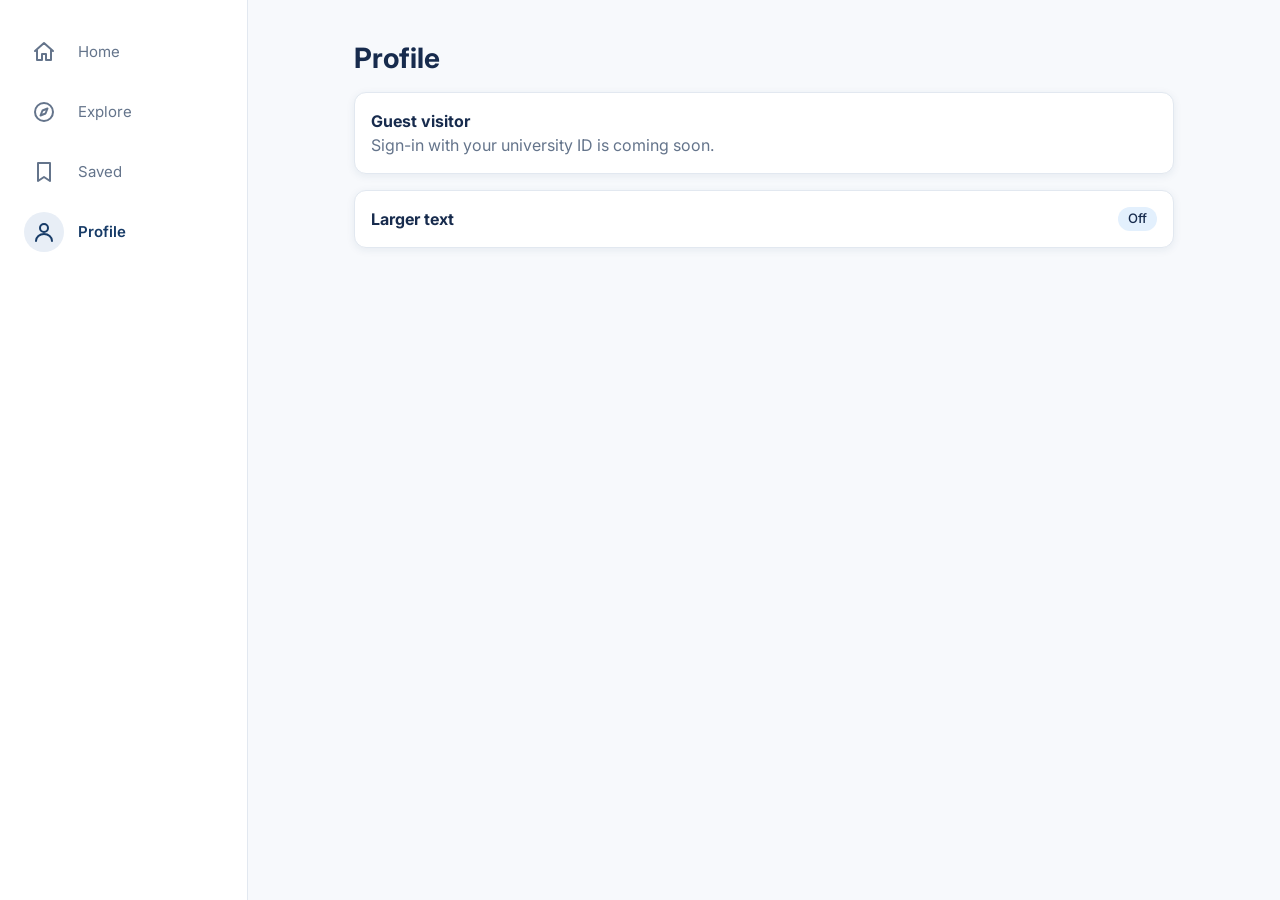
==== pages/profile.html @ 34b77d43 "publish" ====
<!DOCTYPE html>
<html lang="en"><head><meta charset="utf-8">
<meta name="viewport" content="width=device-width, initial-scale=1, viewport-fit=cover">
<title>Profile – UniszaFind</title>
<link rel="preconnect" href="https://fonts.googleapis.com"><link href="https://fonts.googleapis.com/css2?family=Inter:wght@400;500;600;700&display=swap" rel="stylesheet">
<meta name="description" content="Find classrooms, buildings and step-by-step directions across campus with UniszaFind.">
<meta name="theme-color" content="#173B67">
<link rel="icon" href="../assets/img/favicon.svg" type="image/svg+xml">
<link rel="stylesheet" href="../assets/css/styles.css">
</head><body data-page="profile">
<main class="app" id="app">
  <h1>Profile</h1>
  <div class="card" style="padding:16px;margin:16px 0"><b>Guest visitor</b><p class="mu" style="margin:0">Sign-in with your university ID is coming soon.</p></div>
  <button class="card res" data-a="big" id="bigBtn" aria-pressed="false"><b style="flex:1">Larger text</b><span class="pill" id="bigState">Off</span></button>
</main>
<nav id="nav" aria-label="Main"><div></div></nav><div id="toast" role="status" aria-live="polite"></div>
<script src="../assets/js/app.js"></script>
</body></html>
---- assets/css/styles.css ----
:root{--bg:#F7F9FC;--sf:#fff;--tx:#172B4D;--mu:#64748B;--pr:#173B67;--onp:#fff;--sc:#4A90E2;--bd:#E2E8F0;--in:#7C8AA0;--sel:#E8EEF6;--info:#E3F0FD;--ok:#1B7F55;--okb:#E4F5EE;--er:#C9372C;--erb:#FCE9E7;--lk:#2A6CB8;--sh:0 2px 8px rgba(23,59,103,.08);font-size:100%;box-sizing:border-box;padding-top:env(safe-area-inset-top,0px);padding-bottom:env(safe-area-inset-bottom,0px)}
:root.big{font-size:112.5%}
@media(prefers-color-scheme:dark){:root:not([data-theme="light"]){--bg:#0F1B2D;--sf:#17263B;--tx:#E8EEF6;--mu:#9FB0C6;--pr:#8DBBF2;--onp:#0F1B2D;--bd:#2A3C55;--sel:#22364F;--info:#1D3550;--ok:#6FD3A6;--okb:#173A2E;--er:#FF8A80;--erb:#3D1F22;--lk:#8DBBF2;--sh:0 2px 8px rgba(0,0,0,.4)}}
:root[data-theme="dark"]{--bg:#0F1B2D;--sf:#17263B;--tx:#E8EEF6;--mu:#9FB0C6;--pr:#8DBBF2;--onp:#0F1B2D;--bd:#2A3C55;--sel:#22364F;--info:#1D3550;--ok:#6FD3A6;--okb:#173A2E;--er:#FF8A80;--erb:#3D1F22;--lk:#8DBBF2;--sh:0 2px 8px rgba(0,0,0,.4)}
html{scroll-padding-top:env(safe-area-inset-top,0px)}
*{box-sizing:border-box}
body{margin:0;background:var(--bg);color:var(--tx);font:400 1rem/1.5 Inter,system-ui,sans-serif}
a{color:inherit;text-decoration:none}
button{font:inherit;color:inherit;cursor:pointer;border:0;background:none;text-align:left}
:focus-visible{outline:3px solid var(--sc);outline-offset:2px}
.app{max-width:430px;margin:auto;padding:16px 16px 104px;min-height:100vh}
.i{width:24px;height:24px;fill:none;stroke:currentColor;stroke-width:2;stroke-linecap:round;stroke-linejoin:round;flex:none}
h1{font:700 1.75rem/2.25rem Inter;margin:0}
h2{font:600 1.125rem/1.5rem Inter;margin:0 0 12px}
h3{font:600 1.375rem/1.75rem Inter;margin:0}
.mu{color:var(--mu)}
.cap{font-size:.8125rem;line-height:1.125rem}
.row{display:flex;align-items:center;gap:12px}
.sp{justify-content:space-between}
.sec{margin-top:24px}
.logo{width:40px;height:40px;border-radius:12px;background:var(--pr);color:var(--onp);display:grid;place-items:center}
.card{background:var(--sf);border:1px solid var(--bd);border-radius:12px;box-shadow:var(--sh)}
.search{width:100%;min-height:56px;padding:0 16px;border:1.5px solid var(--in);border-radius:16px;background:var(--sf);box-shadow:var(--sh);display:flex;align-items:center;gap:12px;color:var(--mu)}
input.search{color:var(--tx);font:inherit}
input::placeholder{color:var(--mu)}
.grid{display:grid;grid-template-columns:1fr 1fr;gap:12px}
.tile{min-height:56px;padding:8px 12px;display:flex;align-items:center;gap:10px;font-weight:500;font-size:.875rem;line-height:1.25rem}
.tile:active,.item:active,.chip:active{background:var(--sel);border-color:var(--sc)}
.ib{width:36px;height:36px;border-radius:8px;background:var(--info);display:grid;place-items:center;flex:none}
.item{width:100%;min-height:48px;padding:8px;display:flex;align-items:center;gap:12px;border-radius:8px}
.chips{display:flex;gap:8px;overflow-x:auto;padding:2px 2px 8px;margin:0 -2px}
.chip{min-height:40px;padding:0 16px;border-radius:99px;border:1px solid var(--bd);background:var(--sf);font-size:.875rem;font-weight:500;white-space:nowrap}
.chip[aria-pressed=true]{background:var(--pr);color:var(--onp);border-color:var(--pr)}
.btn{min-height:48px;padding:0 24px;border-radius:12px;font-weight:500;display:flex;align-items:center;justify-content:center;gap:8px;width:100%;text-align:center}
.p{background:var(--pr);color:var(--onp)}
.s{border:1.5px solid var(--pr);color:var(--pr)}
.pill{display:inline-block;padding:2px 10px;border-radius:99px;background:var(--info);font-size:.8125rem;font-weight:500}
.res{padding:16px;width:100%;display:flex;align-items:center;gap:12px;margin-bottom:12px}
.back{min-height:48px;display:flex;align-items:center;gap:4px;font-weight:500;color:var(--lk);margin-left:-8px;padding:0 8px}
.empty{text-align:center;padding:32px 16px}
.empty .ib{width:56px;height:56px;margin:0 auto 12px;border-radius:99px}
.err{background:var(--erb);color:var(--er);border-radius:12px;padding:12px 16px;margin-top:12px;font-size:.875rem}
nav{position:fixed;left:0;right:0;bottom:0;background:var(--sf);border-top:1px solid var(--bd);padding:8px 8px calc(8px + env(safe-area-inset-bottom,0px))}
nav div{max-width:430px;margin:auto;display:flex}
nav a{flex:1;min-height:56px;display:flex;flex-direction:column;align-items:center;gap:2px;font-size:.8125rem;color:var(--mu);text-align:center}
nav a .pl{width:64px;height:32px;border-radius:99px;display:grid;place-items:center}
nav a[aria-current=page]{color:var(--pr);font-weight:600}
nav a[aria-current=page] .pl{background:var(--sel)}
svg.map{width:100%;border-radius:12px;background:var(--info);display:block}
.map text{font:500 .625rem Inter;fill:var(--tx)}
.step{display:flex;gap:12px;padding:12px;border-radius:12px;opacity:.6}
.step.on{opacity:1;background:var(--sel);font-weight:500}
.step.done{opacity:1}
.n{width:28px;height:28px;border-radius:99px;background:var(--pr);color:var(--onp);display:grid;place-items:center;font-size:.8125rem;font-weight:600;flex:none}
#toast{position:fixed;left:50%;bottom:104px;transform:translateX(-50%);background:var(--pr);color:var(--onp);padding:12px 20px;border-radius:12px;opacity:0;pointer-events:none;transition:opacity .2s;z-index:9}
#toast.on{opacity:1}
.arr{background:var(--okb);color:var(--ok);padding:12px 16px;border-radius:12px;font-weight:600;margin-top:12px}

/* Tablet: wider centred content, two-column lists */
@media(min-width:768px){
  .app{max-width:760px;padding:24px 24px 120px}
  nav div{max-width:760px}
  #results,#saved{display:grid;grid-template-columns:repeat(2,minmax(0,1fr));gap:12px}
  #results>.card,#saved>.card{margin-bottom:0}
  #results>.empty,#saved>.empty{grid-column:1/-1}
  svg.map{max-width:560px;margin-left:auto;margin-right:auto}
}

/* Desktop: persistent side navigation, centred reading column */
@media(min-width:1024px){
  body{padding-left:248px}
  .app{max-width:900px;margin:0 auto;padding:40px 40px 64px}
  nav{top:0;right:auto;bottom:0;width:248px;padding:24px 12px;border-top:0;border-right:1px solid var(--bd);z-index:10}
  nav div{max-width:none;flex-direction:column;gap:4px}
  nav a{flex:none;min-height:56px;flex-direction:row;justify-content:flex-start;gap:14px;padding:0 12px;border-radius:12px;font-size:.9375rem}
  nav a .pl{width:40px;height:40px}
  nav a:hover{background:var(--sel)}
  #quick{grid-template-columns:repeat(4,1fr)}
  svg.map{max-width:600px}
  #toast{left:calc(50% + 124px);bottom:32px}
}

/* Very large screens: keep the content column comfortable */
@media(min-width:1440px){
  .app{max-width:1040px}
}
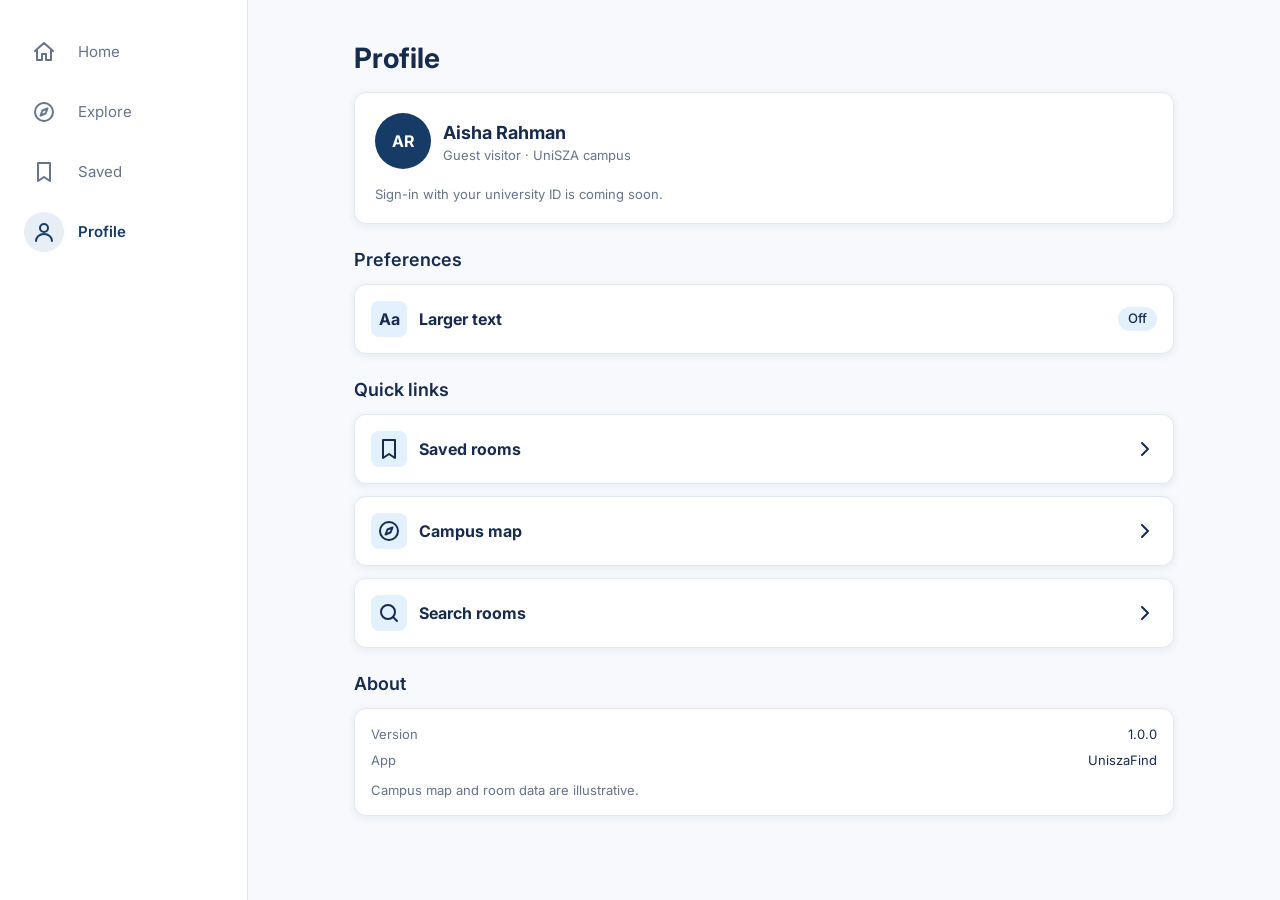
==== commit 75f94965: "Redesign profile page with avatar, preferences and quick links" ====
--- a/pages/profile.html
+++ b/pages/profile.html
@@ -10,8 +10,42 @@
 </head><body data-page="profile">
 <main class="app" id="app">
   <h1>Profile</h1>
-  <div class="card" style="padding:16px;margin:16px 0"><b>Guest visitor</b><p class="mu" style="margin:0">Sign-in with your university ID is coming soon.</p></div>
-  <button class="card res" data-a="big" id="bigBtn" aria-pressed="false"><b style="flex:1">Larger text</b><span class="pill" id="bigState">Off</span></button>
+
+  <div class="card" style="padding:20px;margin:16px 0">
+    <div class="row">
+      <div class="avatar">AR</div>
+      <div style="flex:1">
+        <b style="font-size:1.125rem">Aisha Rahman</b>
+        <div class="cap mu">Guest visitor · UniSZA campus</div>
+      </div>
+    </div>
+    <p class="cap mu" style="margin:16px 0 0">Sign-in with your university ID is coming soon.</p>
+  </div>
+
+  <div class="sec">
+    <h2>Preferences</h2>
+    <button class="card res" data-a="big" id="bigBtn" aria-pressed="false">
+      <span class="ib" style="font-weight:700">Aa</span>
+      <b style="flex:1">Larger text</b>
+      <span class="pill" id="bigState">Off</span>
+    </button>
+  </div>
+
+  <div class="sec">
+    <h2>Quick links</h2>
+    <a class="card res" href="saved.html"><div class="ib"><svg class="i" aria-hidden="true"><use href="#i-b"/></svg></div><b style="flex:1">Saved rooms</b><svg class="i" aria-hidden="true"><use href="#i-r"/></svg></a>
+    <a class="card res" href="map.html"><div class="ib"><svg class="i" aria-hidden="true"><use href="#i-c"/></svg></div><b style="flex:1">Campus map</b><svg class="i" aria-hidden="true"><use href="#i-r"/></svg></a>
+    <a class="card res" href="search.html"><div class="ib"><svg class="i" aria-hidden="true"><use href="#i-s"/></svg></div><b style="flex:1">Search rooms</b><svg class="i" aria-hidden="true"><use href="#i-r"/></svg></a>
+  </div>
+
+  <div class="sec">
+    <h2>About</h2>
+    <div class="card" style="padding:16px">
+      <div class="row sp"><span class="cap mu">Version</span><span class="cap">1.0.0</span></div>
+      <div class="row sp" style="margin-top:8px"><span class="cap mu">App</span><span class="cap">UniszaFind</span></div>
+      <p class="cap mu" style="margin:12px 0 0">Campus map and room data are illustrative.</p>
+    </div>
+  </div>
 </main>
 <nav id="nav" aria-label="Main"><div></div></nav><div id="toast" role="status" aria-live="polite"></div>
 <script src="../assets/js/app.js"></script>
--- a/assets/css/styles.css
+++ b/assets/css/styles.css
@@ -19,6 +19,8 @@
 .sp{justify-content:space-between}
 .sec{margin-top:24px}
 .logo{width:40px;height:40px;border-radius:12px;background:var(--pr);color:var(--onp);display:grid;place-items:center}
+.avatar{width:56px;height:56px;border-radius:99px;background:var(--pr);color:var(--onp);display:grid;place-items:center;font-weight:700;flex:none}
+.avatar.sm{width:44px;height:44px;font-size:.875rem}
 .card{background:var(--sf);border:1px solid var(--bd);border-radius:12px;box-shadow:var(--sh)}
 .search{width:100%;min-height:56px;padding:0 16px;border:1.5px solid var(--in);border-radius:16px;background:var(--sf);box-shadow:var(--sh);display:flex;align-items:center;gap:12px;color:var(--mu)}
 input.search{color:var(--tx);font:inherit}
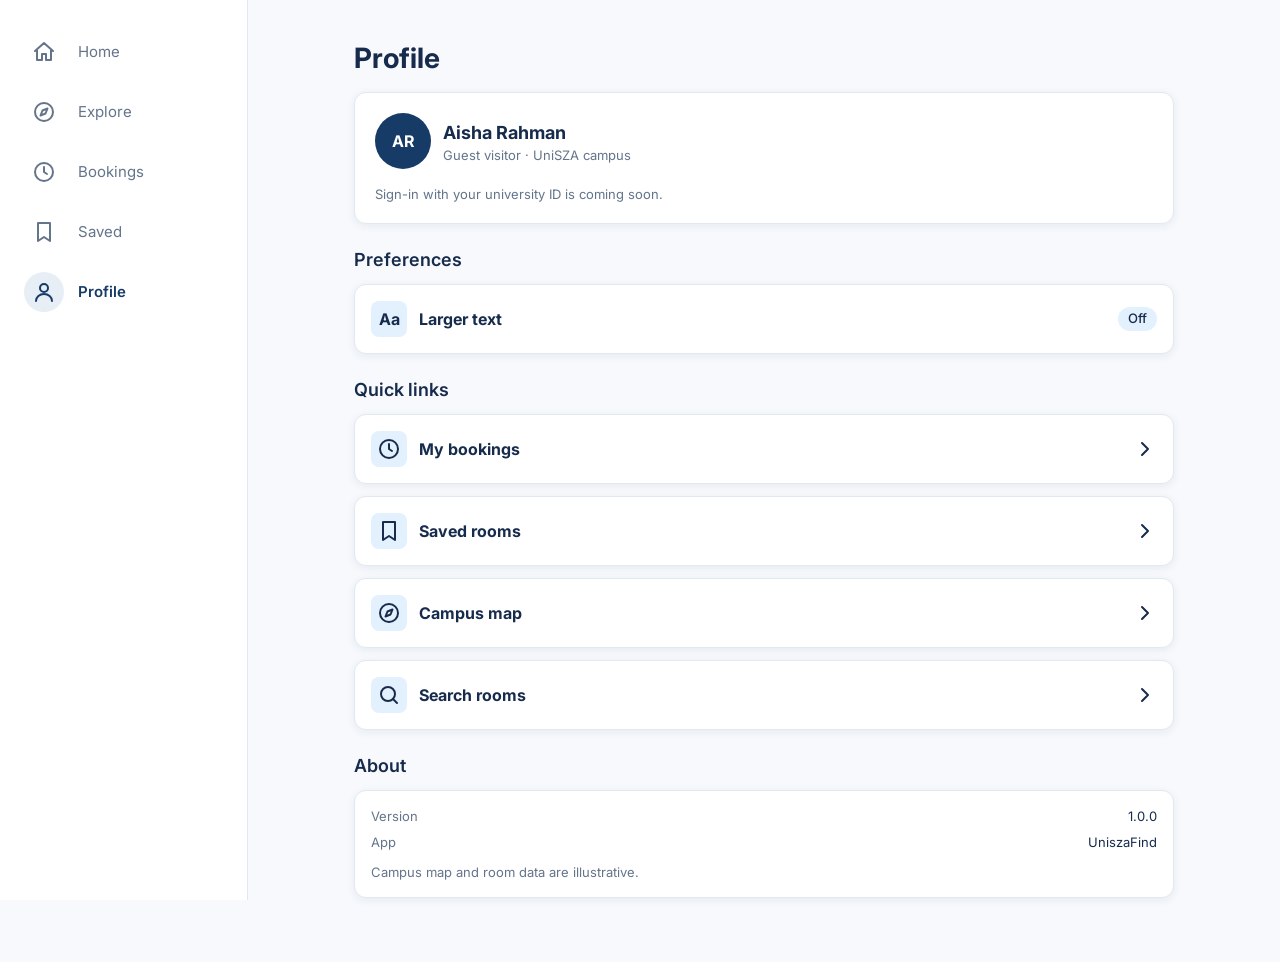
==== commit 9a73e9d4: "Add local classroom booking workflow with validation and management" ====
--- a/pages/profile.html
+++ b/pages/profile.html
@@ -33,6 +33,7 @@
 
   <div class="sec">
     <h2>Quick links</h2>
+    <a class="card res" href="bookings.html"><div class="ib"><svg class="i" aria-hidden="true"><use href="#i-k"/></svg></div><b style="flex:1">My bookings</b><svg class="i" aria-hidden="true"><use href="#i-r"/></svg></a>
     <a class="card res" href="saved.html"><div class="ib"><svg class="i" aria-hidden="true"><use href="#i-b"/></svg></div><b style="flex:1">Saved rooms</b><svg class="i" aria-hidden="true"><use href="#i-r"/></svg></a>
     <a class="card res" href="map.html"><div class="ib"><svg class="i" aria-hidden="true"><use href="#i-c"/></svg></div><b style="flex:1">Campus map</b><svg class="i" aria-hidden="true"><use href="#i-r"/></svg></a>
     <a class="card res" href="search.html"><div class="ib"><svg class="i" aria-hidden="true"><use href="#i-s"/></svg></div><b style="flex:1">Search rooms</b><svg class="i" aria-hidden="true"><use href="#i-r"/></svg></a>
--- a/assets/css/styles.css
+++ b/assets/css/styles.css
@@ -86,3 +86,16 @@
 @media(min-width:1440px){
   .app{max-width:1040px}
 }
+
+/* Classroom booking */
+.room-shot{width:100%;aspect-ratio:16/9;object-fit:cover;border-radius:12px;background:var(--info);display:block}
+.status-free{background:var(--okb);color:var(--ok)}
+.status-busy{background:var(--erb);color:var(--er)}
+.field{display:grid;gap:6px;margin-bottom:14px}
+.field label{font-weight:600;font-size:.875rem}
+.field input,.field textarea{width:100%;min-height:48px;padding:12px;border:1.5px solid var(--in);border-radius:12px;background:var(--sf);color:var(--tx);font:inherit}
+.field textarea{min-height:88px;resize:vertical}
+.hint{font-size:.8125rem;color:var(--mu)}
+.form-error{display:none;background:var(--erb);color:var(--er);border-radius:12px;padding:12px 16px;margin-top:12px;font-size:.875rem}
+.form-error.on{display:block}
+button:disabled{cursor:not-allowed}
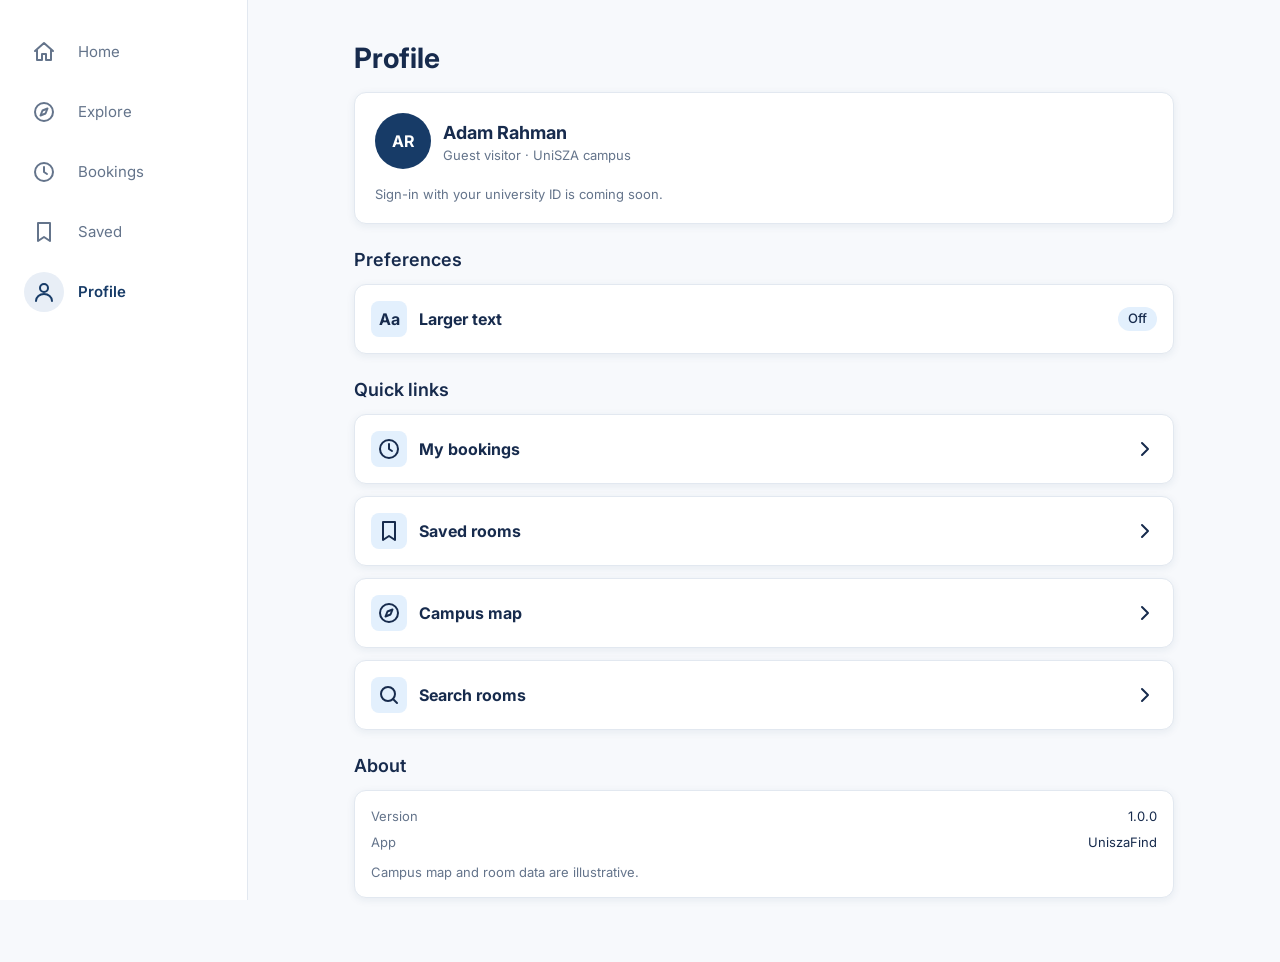
==== commit 5af21120: "Rename profile from Aisha to Adam" ====
--- a/pages/profile.html
+++ b/pages/profile.html
@@ -15,7 +15,7 @@
     <div class="row">
       <div class="avatar">AR</div>
       <div style="flex:1">
-        <b style="font-size:1.125rem">Aisha Rahman</b>
+        <b style="font-size:1.125rem">Adam Rahman</b>
         <div class="cap mu">Guest visitor · UniSZA campus</div>
       </div>
     </div>
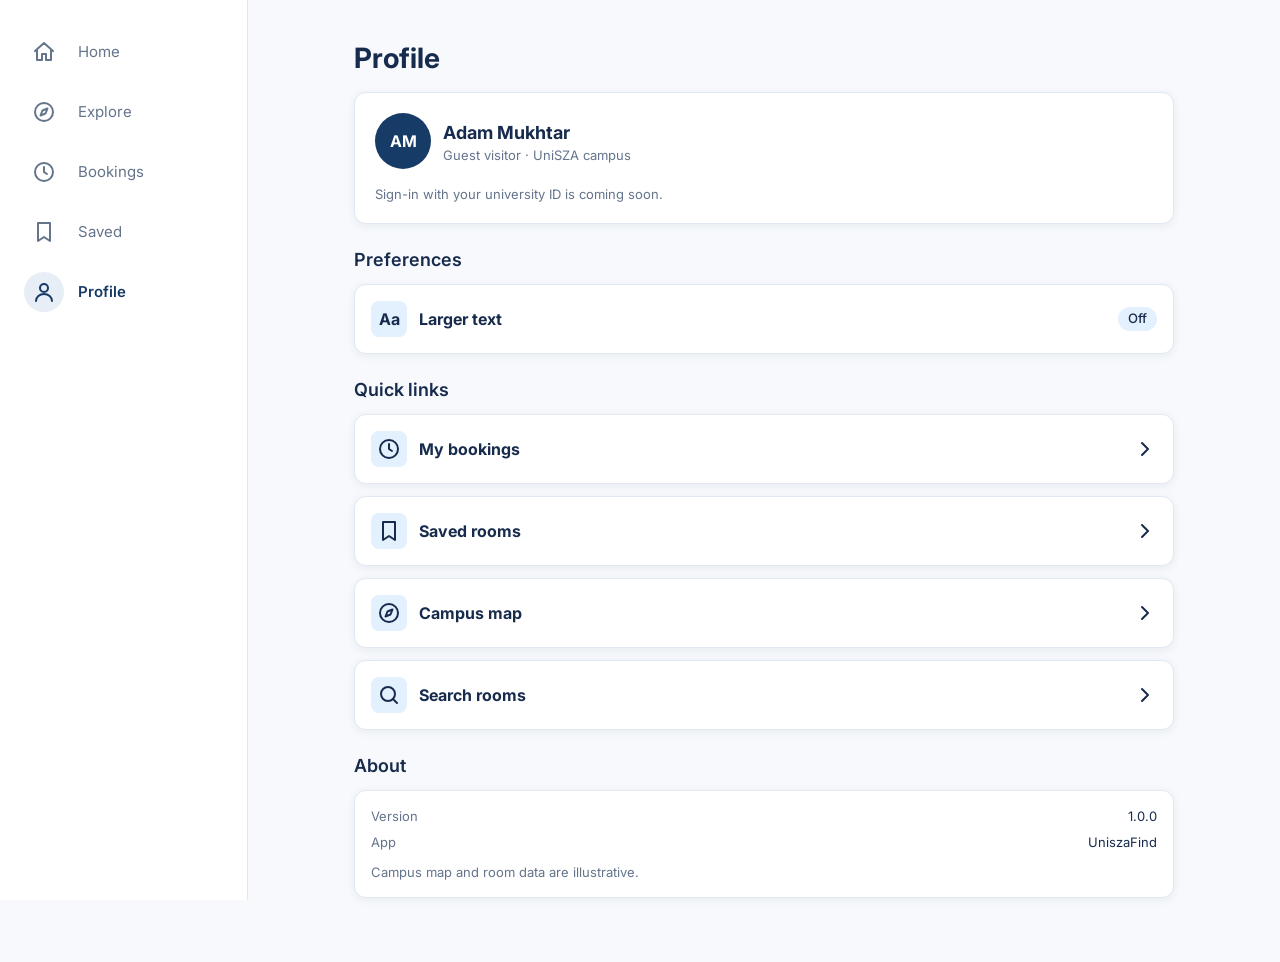
==== commit 13cd1517: "Update profile name to Adam Mukhtar" ====
--- a/pages/profile.html
+++ b/pages/profile.html
@@ -13,9 +13,9 @@
 
   <div class="card" style="padding:20px;margin:16px 0">
     <div class="row">
-      <div class="avatar">AR</div>
+      <div class="avatar">AM</div>
       <div style="flex:1">
-        <b style="font-size:1.125rem">Adam Rahman</b>
+        <b style="font-size:1.125rem">Adam Mukhtar</b>
         <div class="cap mu">Guest visitor · UniSZA campus</div>
       </div>
     </div>
